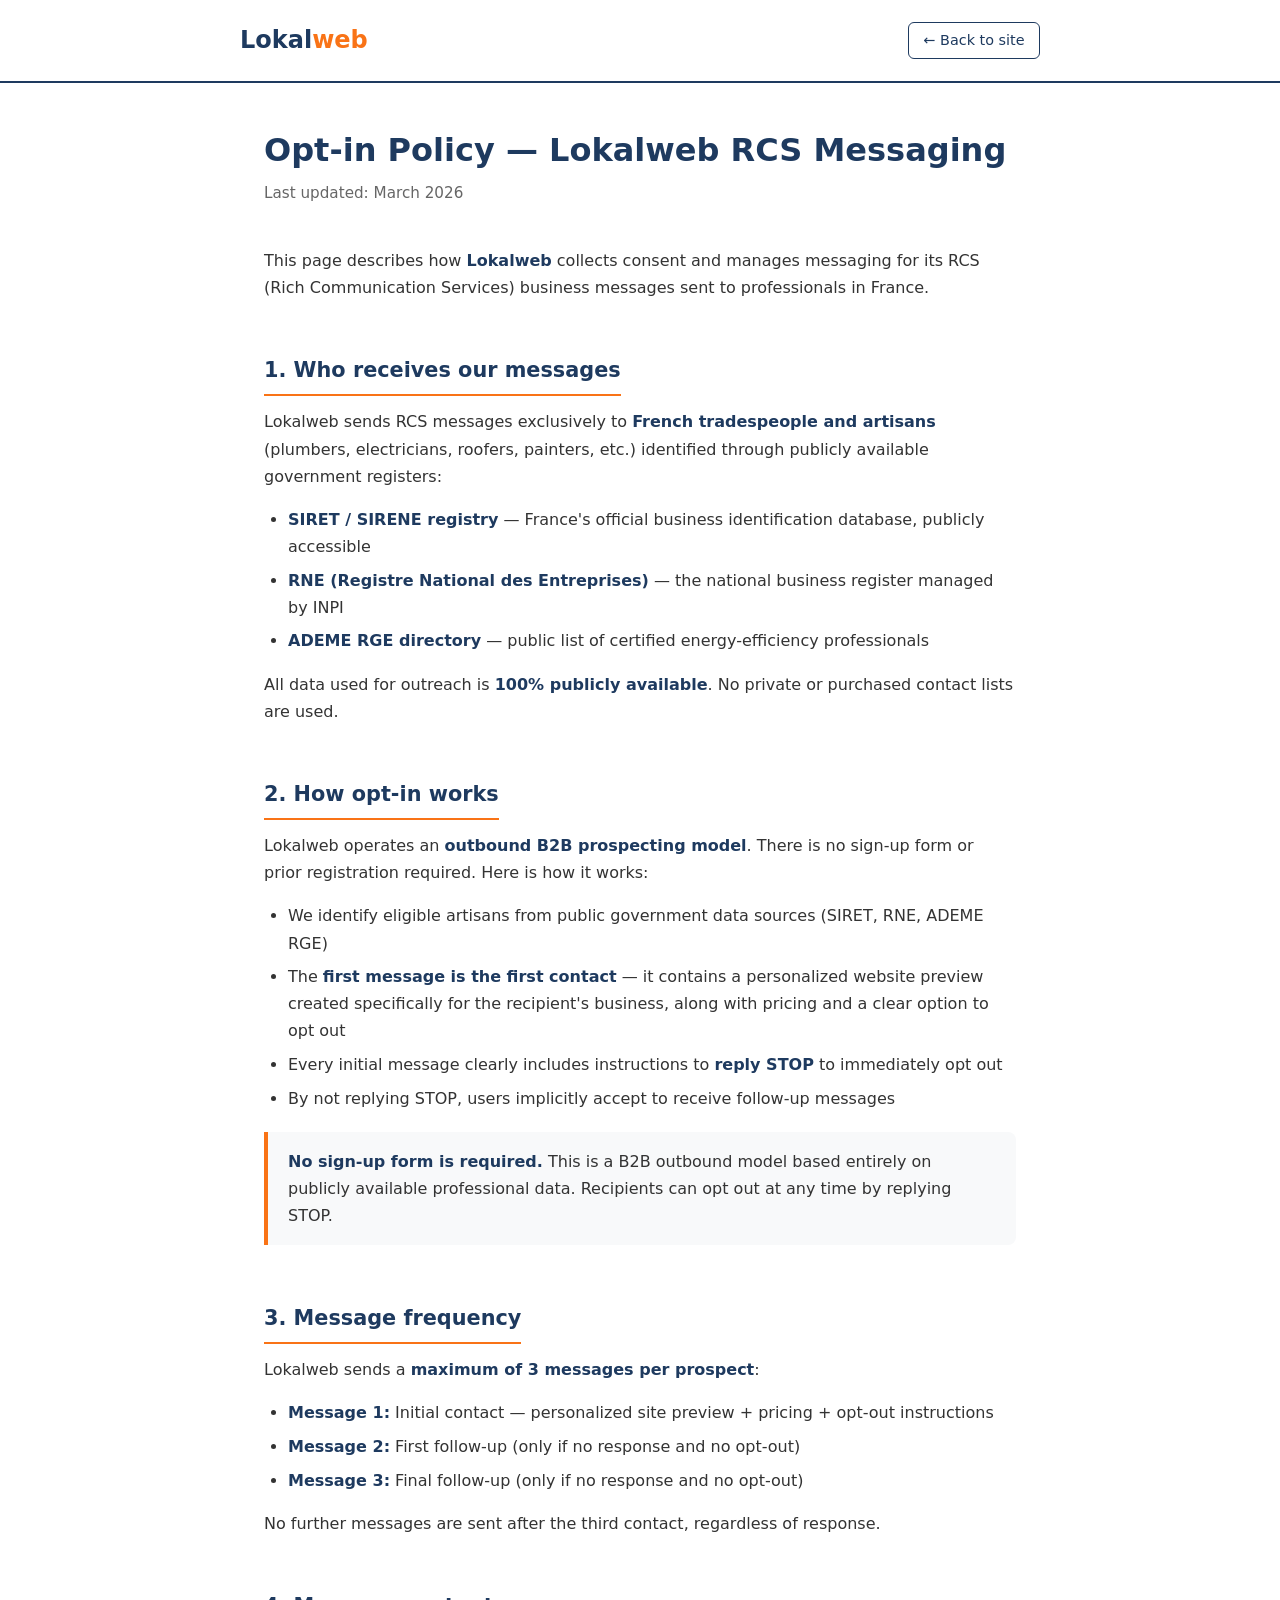
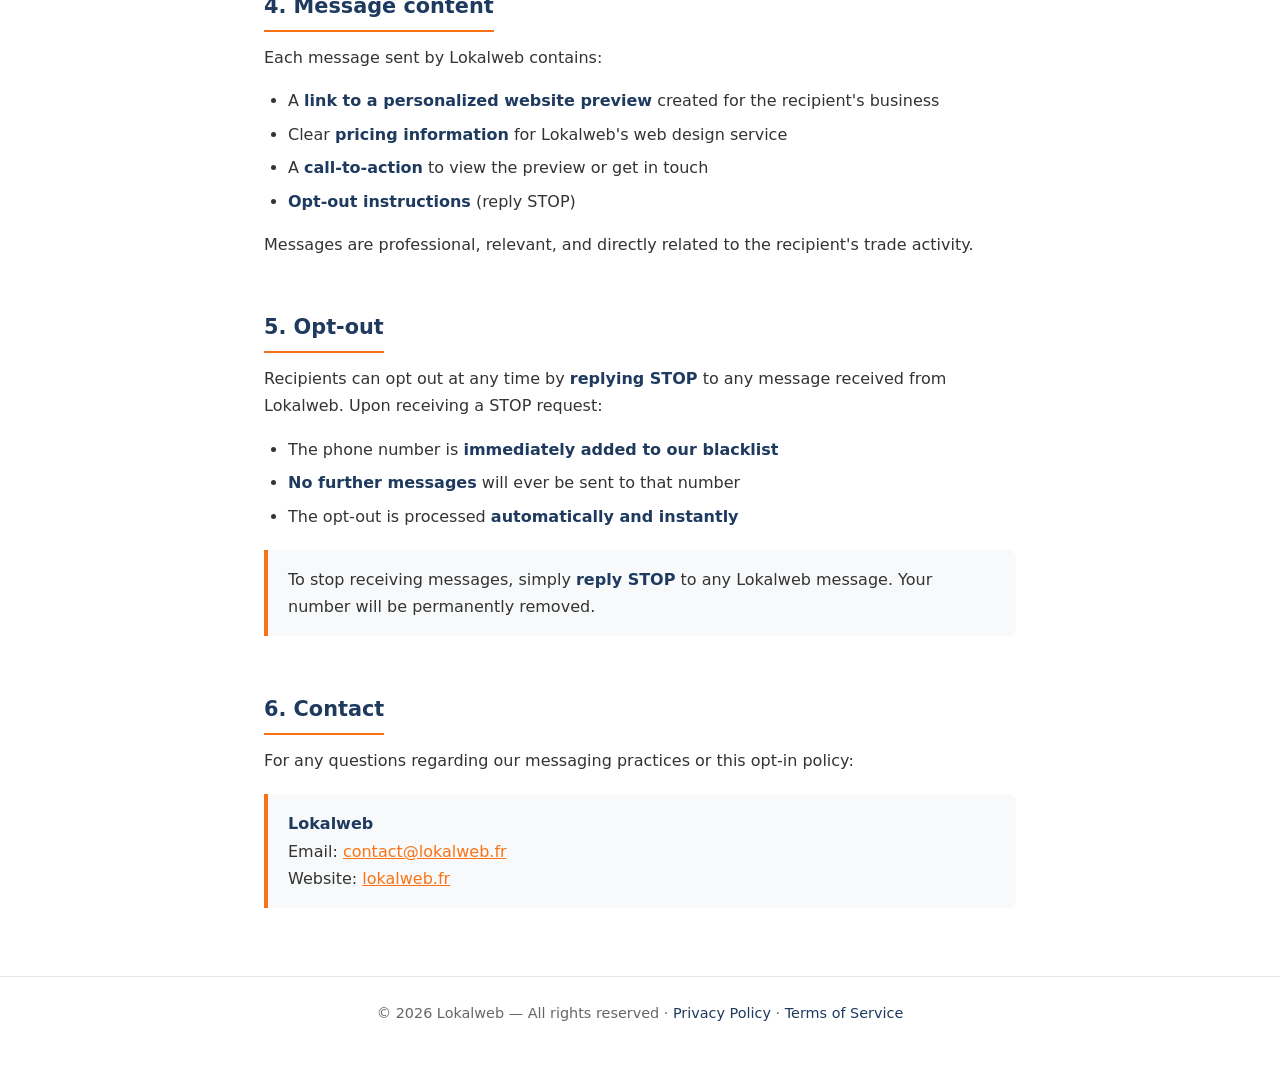
==== opt-in.html @ e36bee5d "feat: pages opt-in et opt-out pour registration RCS" ====
<!DOCTYPE html>
<html lang="en">
<head>
    <meta charset="UTF-8">
    <meta name="viewport" content="width=device-width, initial-scale=1.0">
    <title>Opt-in Policy — Lokalweb RCS Messaging</title>
    <style>
        *, *::before, *::after { box-sizing: border-box; margin: 0; padding: 0; }

        body {
            font-family: system-ui, -apple-system, BlinkMacSystemFont, 'Segoe UI', Roboto, sans-serif;
            color: #333;
            background: #fff;
            line-height: 1.7;
            font-size: 16px;
        }

        header {
            border-bottom: 2px solid #1E3A5F;
            padding: 1.25rem 1.5rem;
        }

        .header-inner {
            max-width: 800px;
            margin: 0 auto;
            display: flex;
            align-items: center;
            justify-content: space-between;
            flex-wrap: wrap;
            gap: 0.75rem;
        }

        .logo {
            font-size: 1.5rem;
            font-weight: 700;
            color: #1E3A5F;
            text-decoration: none;
        }

        .logo span { color: #F97316; }

        .back-link {
            font-size: 0.9rem;
            color: #1E3A5F;
            text-decoration: none;
            border: 1px solid #1E3A5F;
            padding: 0.35rem 0.9rem;
            border-radius: 6px;
            transition: background 0.2s, color 0.2s;
        }

        .back-link:hover { background: #1E3A5F; color: #fff; }

        main {
            max-width: 800px;
            margin: 0 auto;
            padding: 2.5rem 1.5rem 3rem;
        }

        h1 {
            color: #1E3A5F;
            font-size: 2rem;
            margin-bottom: 0.25rem;
        }

        .subtitle {
            color: #666;
            font-size: 0.95rem;
            margin-bottom: 2.5rem;
        }

        h2 {
            color: #1E3A5F;
            font-size: 1.3rem;
            margin-top: 2.25rem;
            margin-bottom: 0.75rem;
            padding-bottom: 0.35rem;
            border-bottom: 2px solid #F97316;
            display: inline-block;
        }

        h2::after {
            content: '';
            display: block;
        }

        p { margin-bottom: 1rem; }

        ul {
            margin: 0.5rem 0 1rem 1.5rem;
        }

        ul li {
            margin-bottom: 0.4rem;
        }

        strong { color: #1E3A5F; }

        a { color: #F97316; }

        .highlight-box {
            background: #f8f9fa;
            border-left: 4px solid #F97316;
            padding: 1rem 1.25rem;
            border-radius: 0 8px 8px 0;
            margin: 1.25rem 0;
        }

        footer {
            border-top: 1px solid #e5e7eb;
            padding: 1.5rem;
            text-align: center;
            font-size: 0.9rem;
            color: #666;
        }

        footer a {
            color: #1E3A5F;
            text-decoration: none;
            font-weight: 500;
        }

        footer a:hover { text-decoration: underline; }

        @media (max-width: 600px) {
            h1 { font-size: 1.5rem; }
            main { padding: 1.5rem 1rem 2rem; }
        }
    </style>
</head>
<body>

<header>
    <div class="header-inner">
        <a href="https://lokalweb.fr" class="logo">Lokal<span>web</span></a>
        <a href="https://lokalweb.fr" class="back-link">← Back to site</a>
    </div>
</header>

<main>
    <h1>Opt-in Policy — Lokalweb RCS Messaging</h1>
    <p class="subtitle">Last updated: March 2026</p>

    <p>This page describes how <strong>Lokalweb</strong> collects consent and manages messaging for its RCS (Rich Communication Services) business messages sent to professionals in France.</p>

    <h2>1. Who receives our messages</h2>
    <p>Lokalweb sends RCS messages exclusively to <strong>French tradespeople and artisans</strong> (plumbers, electricians, roofers, painters, etc.) identified through publicly available government registers:</p>
    <ul>
        <li><strong>SIRET / SIRENE registry</strong> — France's official business identification database, publicly accessible</li>
        <li><strong>RNE (Registre National des Entreprises)</strong> — the national business register managed by INPI</li>
        <li><strong>ADEME RGE directory</strong> — public list of certified energy-efficiency professionals</li>
    </ul>
    <p>All data used for outreach is <strong>100% publicly available</strong>. No private or purchased contact lists are used.</p>

    <h2>2. How opt-in works</h2>
    <p>Lokalweb operates an <strong>outbound B2B prospecting model</strong>. There is no sign-up form or prior registration required. Here is how it works:</p>
    <ul>
        <li>We identify eligible artisans from public government data sources (SIRET, RNE, ADEME RGE)</li>
        <li>The <strong>first message is the first contact</strong> — it contains a personalized website preview created specifically for the recipient's business, along with pricing and a clear option to opt out</li>
        <li>Every initial message clearly includes instructions to <strong>reply STOP</strong> to immediately opt out</li>
        <li>By not replying STOP, users implicitly accept to receive follow-up messages</li>
    </ul>
    <div class="highlight-box">
        <strong>No sign-up form is required.</strong> This is a B2B outbound model based entirely on publicly available professional data. Recipients can opt out at any time by replying STOP.
    </div>

    <h2>3. Message frequency</h2>
    <p>Lokalweb sends a <strong>maximum of 3 messages per prospect</strong>:</p>
    <ul>
        <li><strong>Message 1:</strong> Initial contact — personalized site preview + pricing + opt-out instructions</li>
        <li><strong>Message 2:</strong> First follow-up (only if no response and no opt-out)</li>
        <li><strong>Message 3:</strong> Final follow-up (only if no response and no opt-out)</li>
    </ul>
    <p>No further messages are sent after the third contact, regardless of response.</p>

    <h2>4. Message content</h2>
    <p>Each message sent by Lokalweb contains:</p>
    <ul>
        <li>A <strong>link to a personalized website preview</strong> created for the recipient's business</li>
        <li>Clear <strong>pricing information</strong> for Lokalweb's web design service</li>
        <li>A <strong>call-to-action</strong> to view the preview or get in touch</li>
        <li><strong>Opt-out instructions</strong> (reply STOP)</li>
    </ul>
    <p>Messages are professional, relevant, and directly related to the recipient's trade activity.</p>

    <h2>5. Opt-out</h2>
    <p>Recipients can opt out at any time by <strong>replying STOP</strong> to any message received from Lokalweb. Upon receiving a STOP request:</p>
    <ul>
        <li>The phone number is <strong>immediately added to our blacklist</strong></li>
        <li><strong>No further messages</strong> will ever be sent to that number</li>
        <li>The opt-out is processed <strong>automatically and instantly</strong></li>
    </ul>
    <div class="highlight-box">
        To stop receiving messages, simply <strong>reply STOP</strong> to any Lokalweb message. Your number will be permanently removed.
    </div>

    <h2>6. Contact</h2>
    <p>For any questions regarding our messaging practices or this opt-in policy:</p>
    <div class="highlight-box">
        <strong>Lokalweb</strong><br>
        Email: <a href="mailto:contact@lokalweb.fr">contact@lokalweb.fr</a><br>
        Website: <a href="https://lokalweb.fr" target="_blank" rel="noopener">lokalweb.fr</a>
    </div>
</main>

<footer>
    <p>© 2026 Lokalweb — All rights reserved · <a href="/legal/privacy.html">Privacy Policy</a> · <a href="/legal/terms.html">Terms of Service</a></p>
</footer>

</body>
</html>
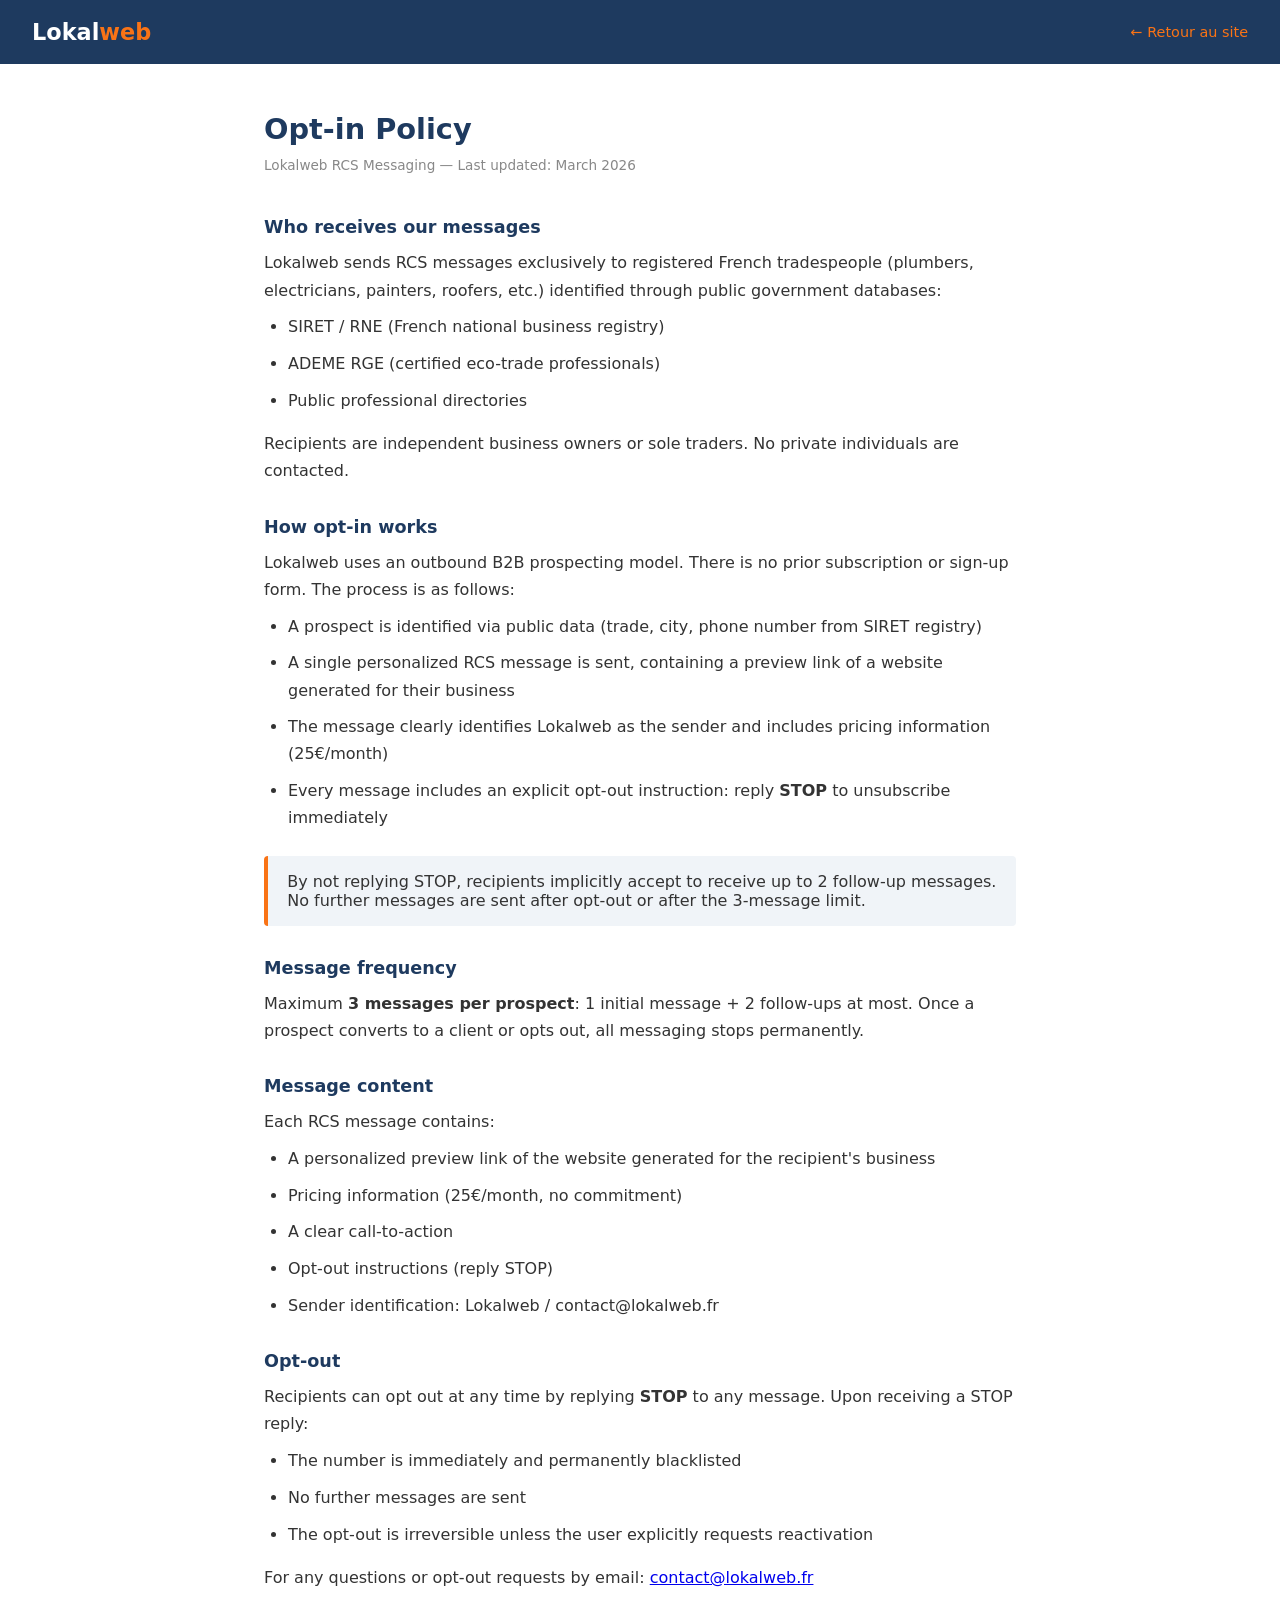
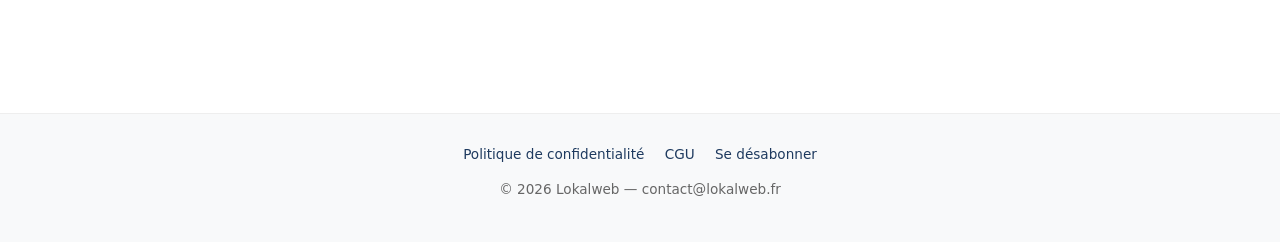
==== commit 943ac35e: "feat: pages opt-in et opt-out pour registration RCS" ====
--- a/opt-in.html
+++ b/opt-in.html
@@ -1,211 +1,84 @@
 <!DOCTYPE html>
 <html lang="en">
 <head>
-    <meta charset="UTF-8">
-    <meta name="viewport" content="width=device-width, initial-scale=1.0">
-    <title>Opt-in Policy — Lokalweb RCS Messaging</title>
-    <style>
-        *, *::before, *::after { box-sizing: border-box; margin: 0; padding: 0; }
-
-        body {
-            font-family: system-ui, -apple-system, BlinkMacSystemFont, 'Segoe UI', Roboto, sans-serif;
-            color: #333;
-            background: #fff;
-            line-height: 1.7;
-            font-size: 16px;
-        }
-
-        header {
-            border-bottom: 2px solid #1E3A5F;
-            padding: 1.25rem 1.5rem;
-        }
-
-        .header-inner {
-            max-width: 800px;
-            margin: 0 auto;
-            display: flex;
-            align-items: center;
-            justify-content: space-between;
-            flex-wrap: wrap;
-            gap: 0.75rem;
-        }
-
-        .logo {
-            font-size: 1.5rem;
-            font-weight: 700;
-            color: #1E3A5F;
-            text-decoration: none;
-        }
-
-        .logo span { color: #F97316; }
-
-        .back-link {
-            font-size: 0.9rem;
-            color: #1E3A5F;
-            text-decoration: none;
-            border: 1px solid #1E3A5F;
-            padding: 0.35rem 0.9rem;
-            border-radius: 6px;
-            transition: background 0.2s, color 0.2s;
-        }
-
-        .back-link:hover { background: #1E3A5F; color: #fff; }
-
-        main {
-            max-width: 800px;
-            margin: 0 auto;
-            padding: 2.5rem 1.5rem 3rem;
-        }
-
-        h1 {
-            color: #1E3A5F;
-            font-size: 2rem;
-            margin-bottom: 0.25rem;
-        }
-
-        .subtitle {
-            color: #666;
-            font-size: 0.95rem;
-            margin-bottom: 2.5rem;
-        }
-
-        h2 {
-            color: #1E3A5F;
-            font-size: 1.3rem;
-            margin-top: 2.25rem;
-            margin-bottom: 0.75rem;
-            padding-bottom: 0.35rem;
-            border-bottom: 2px solid #F97316;
-            display: inline-block;
-        }
-
-        h2::after {
-            content: '';
-            display: block;
-        }
-
-        p { margin-bottom: 1rem; }
-
-        ul {
-            margin: 0.5rem 0 1rem 1.5rem;
-        }
-
-        ul li {
-            margin-bottom: 0.4rem;
-        }
-
-        strong { color: #1E3A5F; }
-
-        a { color: #F97316; }
-
-        .highlight-box {
-            background: #f8f9fa;
-            border-left: 4px solid #F97316;
-            padding: 1rem 1.25rem;
-            border-radius: 0 8px 8px 0;
-            margin: 1.25rem 0;
-        }
-
-        footer {
-            border-top: 1px solid #e5e7eb;
-            padding: 1.5rem;
-            text-align: center;
-            font-size: 0.9rem;
-            color: #666;
-        }
-
-        footer a {
-            color: #1E3A5F;
-            text-decoration: none;
-            font-weight: 500;
-        }
-
-        footer a:hover { text-decoration: underline; }
-
-        @media (max-width: 600px) {
-            h1 { font-size: 1.5rem; }
-            main { padding: 1.5rem 1rem 2rem; }
-        }
-    </style>
+<meta charset="UTF-8">
+<meta name="viewport" content="width=device-width, initial-scale=1.0">
+<title>Opt-in Policy — Lokalweb RCS Messaging</title>
+<style>
+  * { box-sizing: border-box; margin: 0; padding: 0; }
+  body { font-family: system-ui, -apple-system, sans-serif; color: #333; background: #fff; }
+  header { background: #1E3A5F; padding: 1.2rem 2rem; display: flex; align-items: center; justify-content: space-between; }
+  header a.logo { color: #fff; font-size: 1.4rem; font-weight: 700; text-decoration: none; }
+  header a.logo span { color: #F97316; }
+  header a.back { color: #F97316; font-size: 0.9rem; text-decoration: none; }
+  main { max-width: 800px; margin: 3rem auto; padding: 0 1.5rem 4rem; }
+  h1 { color: #1E3A5F; font-size: 1.8rem; margin-bottom: 0.5rem; }
+  .updated { color: #888; font-size: 0.85rem; margin-bottom: 2.5rem; }
+  h2 { color: #1E3A5F; font-size: 1.1rem; margin: 2rem 0 0.75rem; }
+  p, li { line-height: 1.7; margin-bottom: 0.6rem; }
+  ul { padding-left: 1.5rem; margin-bottom: 1rem; }
+  .highlight { background: #f0f4f8; border-left: 4px solid #F97316; padding: 1rem 1.2rem; border-radius: 4px; margin: 1.5rem 0; }
+  footer { background: #f8f9fa; border-top: 1px solid #eee; padding: 2rem; text-align: center; font-size: 0.85rem; color: #666; }
+  footer a { color: #1E3A5F; text-decoration: none; margin: 0 0.5rem; }
+</style>
 </head>
 <body>
+<header>
+  <a href="https://lokalweb.fr" class="logo">Lokal<span>web</span></a>
+  <a href="https://lokalweb.fr" class="back">← Retour au site</a>
+</header>
+<main>
+  <h1>Opt-in Policy</h1>
+  <p class="updated">Lokalweb RCS Messaging — Last updated: March 2026</p>
 
-<header>
-    <div class="header-inner">
-        <a href="https://lokalweb.fr" class="logo">Lokal<span>web</span></a>
-        <a href="https://lokalweb.fr" class="back-link">← Back to site</a>
-    </div>
-</header>
+  <h2>Who receives our messages</h2>
+  <p>Lokalweb sends RCS messages exclusively to registered French tradespeople (plumbers, electricians, painters, roofers, etc.) identified through public government databases:</p>
+  <ul>
+    <li>SIRET / RNE (French national business registry)</li>
+    <li>ADEME RGE (certified eco-trade professionals)</li>
+    <li>Public professional directories</li>
+  </ul>
+  <p>Recipients are independent business owners or sole traders. No private individuals are contacted.</p>
 
-<main>
-    <h1>Opt-in Policy — Lokalweb RCS Messaging</h1>
-    <p class="subtitle">Last updated: March 2026</p>
+  <h2>How opt-in works</h2>
+  <p>Lokalweb uses an outbound B2B prospecting model. There is no prior subscription or sign-up form. The process is as follows:</p>
+  <ul>
+    <li>A prospect is identified via public data (trade, city, phone number from SIRET registry)</li>
+    <li>A single personalized RCS message is sent, containing a preview link of a website generated for their business</li>
+    <li>The message clearly identifies Lokalweb as the sender and includes pricing information (25€/month)</li>
+    <li>Every message includes an explicit opt-out instruction: reply <strong>STOP</strong> to unsubscribe immediately</li>
+  </ul>
+  <div class="highlight">
+    By not replying STOP, recipients implicitly accept to receive up to 2 follow-up messages. No further messages are sent after opt-out or after the 3-message limit.
+  </div>
 
-    <p>This page describes how <strong>Lokalweb</strong> collects consent and manages messaging for its RCS (Rich Communication Services) business messages sent to professionals in France.</p>
+  <h2>Message frequency</h2>
+  <p>Maximum <strong>3 messages per prospect</strong>: 1 initial message + 2 follow-ups at most. Once a prospect converts to a client or opts out, all messaging stops permanently.</p>
 
-    <h2>1. Who receives our messages</h2>
-    <p>Lokalweb sends RCS messages exclusively to <strong>French tradespeople and artisans</strong> (plumbers, electricians, roofers, painters, etc.) identified through publicly available government registers:</p>
-    <ul>
-        <li><strong>SIRET / SIRENE registry</strong> — France's official business identification database, publicly accessible</li>
-        <li><strong>RNE (Registre National des Entreprises)</strong> — the national business register managed by INPI</li>
-        <li><strong>ADEME RGE directory</strong> — public list of certified energy-efficiency professionals</li>
-    </ul>
-    <p>All data used for outreach is <strong>100% publicly available</strong>. No private or purchased contact lists are used.</p>
+  <h2>Message content</h2>
+  <p>Each RCS message contains:</p>
+  <ul>
+    <li>A personalized preview link of the website generated for the recipient's business</li>
+    <li>Pricing information (25€/month, no commitment)</li>
+    <li>A clear call-to-action</li>
+    <li>Opt-out instructions (reply STOP)</li>
+    <li>Sender identification: Lokalweb / contact@lokalweb.fr</li>
+  </ul>
 
-    <h2>2. How opt-in works</h2>
-    <p>Lokalweb operates an <strong>outbound B2B prospecting model</strong>. There is no sign-up form or prior registration required. Here is how it works:</p>
-    <ul>
-        <li>We identify eligible artisans from public government data sources (SIRET, RNE, ADEME RGE)</li>
-        <li>The <strong>first message is the first contact</strong> — it contains a personalized website preview created specifically for the recipient's business, along with pricing and a clear option to opt out</li>
-        <li>Every initial message clearly includes instructions to <strong>reply STOP</strong> to immediately opt out</li>
-        <li>By not replying STOP, users implicitly accept to receive follow-up messages</li>
-    </ul>
-    <div class="highlight-box">
-        <strong>No sign-up form is required.</strong> This is a B2B outbound model based entirely on publicly available professional data. Recipients can opt out at any time by replying STOP.
-    </div>
-
-    <h2>3. Message frequency</h2>
-    <p>Lokalweb sends a <strong>maximum of 3 messages per prospect</strong>:</p>
-    <ul>
-        <li><strong>Message 1:</strong> Initial contact — personalized site preview + pricing + opt-out instructions</li>
-        <li><strong>Message 2:</strong> First follow-up (only if no response and no opt-out)</li>
-        <li><strong>Message 3:</strong> Final follow-up (only if no response and no opt-out)</li>
-    </ul>
-    <p>No further messages are sent after the third contact, regardless of response.</p>
-
-    <h2>4. Message content</h2>
-    <p>Each message sent by Lokalweb contains:</p>
-    <ul>
-        <li>A <strong>link to a personalized website preview</strong> created for the recipient's business</li>
-        <li>Clear <strong>pricing information</strong> for Lokalweb's web design service</li>
-        <li>A <strong>call-to-action</strong> to view the preview or get in touch</li>
-        <li><strong>Opt-out instructions</strong> (reply STOP)</li>
-    </ul>
-    <p>Messages are professional, relevant, and directly related to the recipient's trade activity.</p>
-
-    <h2>5. Opt-out</h2>
-    <p>Recipients can opt out at any time by <strong>replying STOP</strong> to any message received from Lokalweb. Upon receiving a STOP request:</p>
-    <ul>
-        <li>The phone number is <strong>immediately added to our blacklist</strong></li>
-        <li><strong>No further messages</strong> will ever be sent to that number</li>
-        <li>The opt-out is processed <strong>automatically and instantly</strong></li>
-    </ul>
-    <div class="highlight-box">
-        To stop receiving messages, simply <strong>reply STOP</strong> to any Lokalweb message. Your number will be permanently removed.
-    </div>
-
-    <h2>6. Contact</h2>
-    <p>For any questions regarding our messaging practices or this opt-in policy:</p>
-    <div class="highlight-box">
-        <strong>Lokalweb</strong><br>
-        Email: <a href="mailto:contact@lokalweb.fr">contact@lokalweb.fr</a><br>
-        Website: <a href="https://lokalweb.fr" target="_blank" rel="noopener">lokalweb.fr</a>
-    </div>
+  <h2>Opt-out</h2>
+  <p>Recipients can opt out at any time by replying <strong>STOP</strong> to any message. Upon receiving a STOP reply:</p>
+  <ul>
+    <li>The number is immediately and permanently blacklisted</li>
+    <li>No further messages are sent</li>
+    <li>The opt-out is irreversible unless the user explicitly requests reactivation</li>
+  </ul>
+  <p>For any questions or opt-out requests by email: <a href="mailto:contact@lokalweb.fr">contact@lokalweb.fr</a></p>
 </main>
-
 <footer>
-    <p>© 2026 Lokalweb — All rights reserved · <a href="/legal/privacy.html">Privacy Policy</a> · <a href="/legal/terms.html">Terms of Service</a></p>
+  <a href="https://lokalweb.fr/legal/privacy.html">Politique de confidentialité</a>
+  <a href="https://lokalweb.fr/legal/terms.html">CGU</a>
+  <a href="https://lokalweb.fr/opt-out.html">Se désabonner</a>
+  <p style="margin-top:1rem">© 2026 Lokalweb — contact@lokalweb.fr</p>
 </footer>
-
 </body>
 </html>
